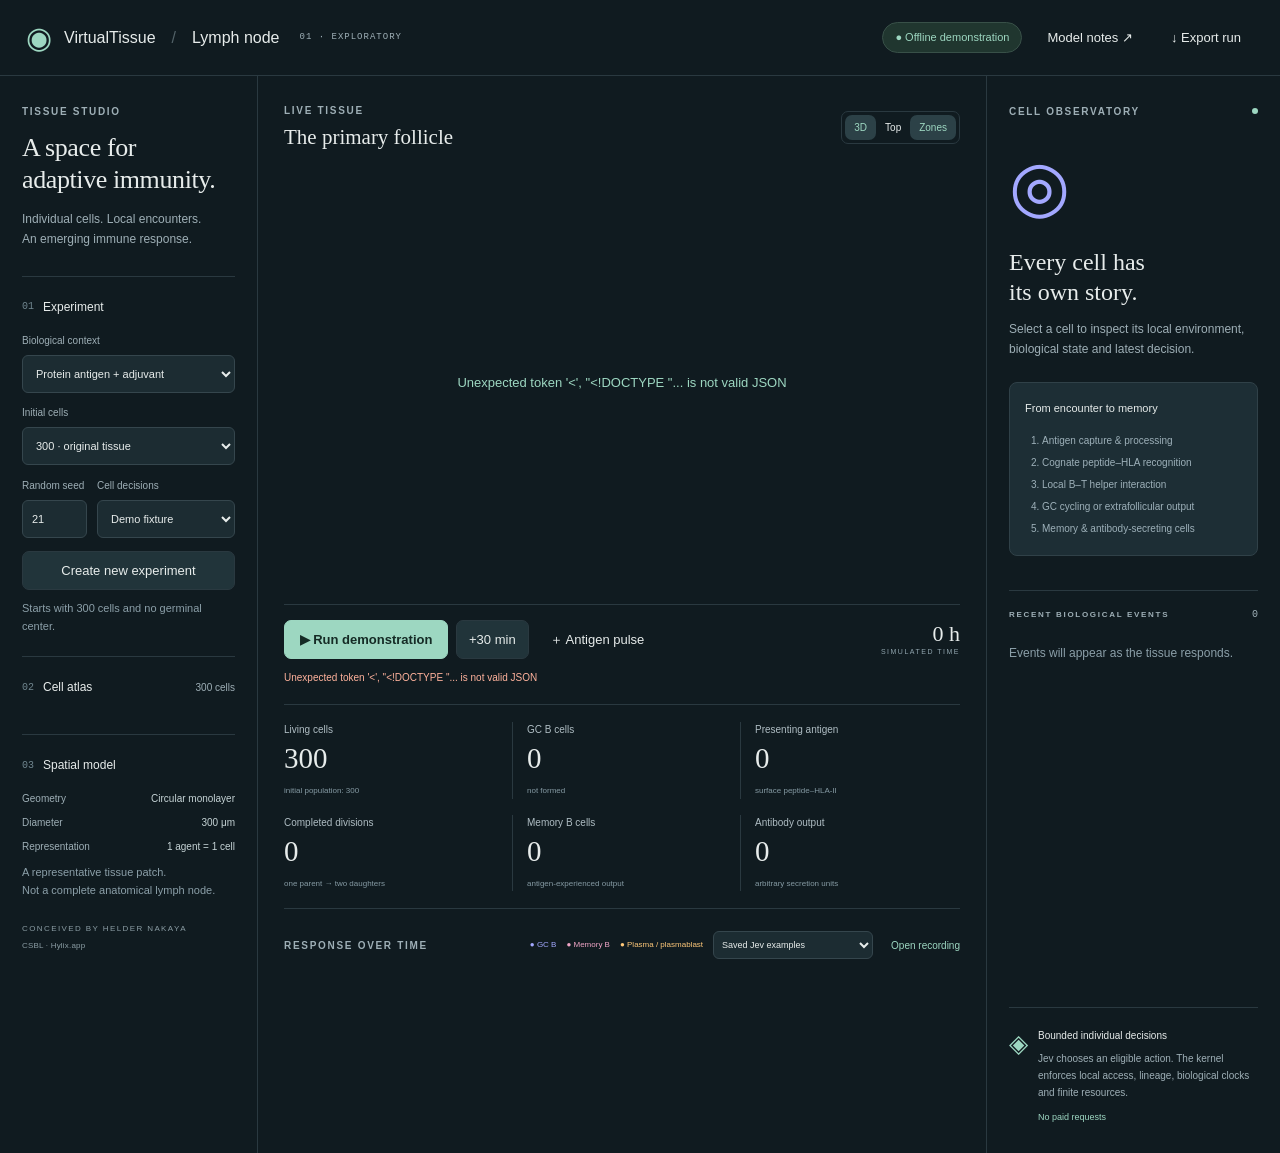
==== web/index.html @ 1f9dee19 "Release independent lymph-node simulator and static Jev replay" ====
<!doctype html><html lang="en"><head><meta charset="UTF-8"><meta name="viewport" content="width=device-width,initial-scale=1"><link rel="icon" href="/web/icon.svg"><title>Lymph Node · VirtualTissue</title><link rel="stylesheet" href="/web/style.css"><script type="importmap">{"imports":{"three":"/vendor/three.module.js","three/addons/controls/OrbitControls.js":"/vendor/OrbitControls.js"}}</script></head>
<body><header><a class="brand" href="/"><span class="brand-icon">◉</span> VirtualTissue <span class="divider">/</span> <strong>Lymph node</strong><span class="version">01 · EXPLORATORY</span></a><div class="header-right"><span id="providerBadge" class="badge">● Offline demonstration</span><button id="about" class="quiet">Model notes ↗</button><button id="export" class="quiet">↓ Export run</button></div></header>
<main><aside class="left"><div class="eyebrow">TISSUE STUDIO</div><h1>A space for<br>adaptive immunity.</h1><p class="intro">Individual cells. Local encounters.<br>An emerging immune response.</p>
<section><div class="section-title"><span>01</span> Experiment</div><label for="scenario">Biological context</label><select id="scenario"><option value="vaccine">Protein antigen + adjuvant</option><option value="baseline">Quiet baseline</option><option value="no_help">CD40–CD40L blocked</option><option value="mismatch">Peptide–HLA mismatch</option><option value="no_fdc">FDC retention blocked</option></select><label for="population" style="margin-top:12px">Initial cells</label><select id="population"><option value="100">100 · compact experiment</option><option value="300" selected>300 · original tissue</option></select><div class="two"><div><label for="seed">Random seed</label><input id="seed" type="number" min="0" max="4294967296" value="21"></div><div><label for="provider">Cell decisions</label><select id="provider"><option value="fixture">Demo fixture</option><option value="jev" disabled>Jev · live</option></select></div></div><div id="budgetWrap" hidden><label for="budget">Maximum requests for this run</label><input id="budget" type="number" min="1" value="100"><p class="small">Each cell receives its own decision. Requests carry up to 20 independent cells.</p></div><button id="reset" class="secondary full">Create new experiment</button><p id="setupHint" class="small">Starts with 300 cells and no germinal center.</p></section>
<section><div class="section-title"><span>02</span> Cell atlas <small id="cellCount">300 cells</small></div><div id="legend"></div><button id="clearFilter" class="text-button" hidden>Show all cells</button></section>
<section class="geometry"><div class="section-title"><span>03</span> Spatial model</div><div class="spec"><span>Geometry</span><b>Circular monolayer</b></div><div class="spec"><span>Diameter</span><b id="diameter">300 μm</b></div><div class="spec"><span>Representation</span><b>1 agent = 1 cell</b></div><p class="small">A representative tissue patch.<br>Not a complete anatomical lymph node.</p></section><div class="credits">CONCEIVED BY HELDER NAKAYA<br><span>CSBL · Hylix.app</span></div></aside>
<section class="workspace"><div class="scene-top"><div><span class="eyebrow">LIVE TISSUE</span><h2 id="stageTitle">The primary follicle</h2></div><div class="segmented"><button id="angle" class="active">3D</button><button id="top">Top</button><button id="zones" class="active">Zones</button></div></div><div id="viewport"><canvas id="scene" aria-label="Interactive 3D lymph node with 300 cells"></canvas><div id="zoneLabels"><span data-zone="follicle">B-CELL FOLLICLE</span><span data-zone="tzone">PARACORTEX</span><span data-zone="sinus">AFFERENT LYMPH</span><span data-zone="medulla">MEDULLARY REGION</span><span data-zone="dz" class="gc-label" hidden>DARK ZONE</span><span data-zone="lz" class="gc-label" hidden>LIGHT ZONE</span></div><div class="canvas-hint">Drag to orbit <span>·</span> Scroll to zoom <span>·</span> Select a cell</div><div class="scale"><i></i>50 μm</div><div id="loading">Assembling the tissue…</div></div>
<div class="transport"><button id="play" class="primary">▶ Run demonstration</button><button id="step" class="secondary" title="Advance 30 simulated minutes">+30 min</button><button id="pulse" class="quiet">＋ Antigen pulse</button><div class="clock"><b id="time">0 h</b><span>SIMULATED TIME</span></div></div><div id="notice" role="status">Demo fixture · no AI calls. Numerical parameters are proposed and uncalibrated.</div>
<div class="readouts"><div><span>Living cells</span><b id="metricLive">300</b><small id="initialPopulation">initial population: 300</small></div><div><span>GC B cells</span><b id="metricGC">0</b><small id="gcStatus">not formed</small></div><div><span>Presenting antigen</span><b id="metricPresent">0</b><small>surface peptide–HLA-II</small></div><div><span>Completed divisions</span><b id="metricDivisions">0</b><small>one parent → two daughters</small></div><div><span>Memory B cells</span><b id="metricMemory">0</b><small>antigen-experienced output</small></div><div><span>Antibody output</span><b id="metricAb">0</b><small>arbitrary secretion units</small></div></div>
<div class="timeline-head"><span class="eyebrow">RESPONSE OVER TIME</span><div><span class="chart-key gc">● GC B</span><span class="chart-key memory">● Memory B</span><span class="chart-key plasma">● Plasma / plasmablast</span><select id="recordings" aria-label="Saved Jev recordings"><option value="">Saved Jev examples</option></select><label class="text-button import-label">Open recording<input id="import" type="file" accept=".gz,.json" hidden></label></div></div><canvas id="chart" height="76" aria-label="Germinal-center and plasma cell counts over time"></canvas><p id="policyNote" hidden></p><div id="milestones" hidden aria-label="Recorded biological milestones"></div><div id="replay" hidden><input id="seek" type="range" min="0" value="0"><span>Offline recording · no decisions or API calls</span><button id="leaveReplay" class="text-button">Return to live tissue</button></div></section>
<aside class="right"><div class="inspector-head"><span class="eyebrow">CELL OBSERVATORY</span><span class="live-dot"></span></div><div id="inspector"><div class="cell-icon">◎</div><h2>Every cell has<br>its own story.</h2><p>Select a cell to inspect its local environment, biological state and latest decision.</p><div class="info-card"><b>From encounter to memory</b><ol><li>Antigen capture & processing</li><li>Cognate peptide–HLA recognition</li><li>Local B–T helper interaction</li><li>GC cycling or extrafollicular output</li><li>Memory & antibody-secreting cells</li></ol></div></div><div class="event-head"><span class="eyebrow">RECENT BIOLOGICAL EVENTS</span><b id="eventCount">0</b></div><div id="events"><p class="small">Events will appear as the tissue responds.</p></div><div class="jev-note"><span>◈</span><div><b>Bounded individual decisions</b><p>Jev chooses an eligible action. The kernel enforces local access, lineage, biological clocks and finite resources.</p><small id="usage">No paid requests</small></div></div></aside></main>
<dialog id="notes"><button id="closeNotes" class="close">×</button><span class="eyebrow">MODEL SCOPE · VERSION 0.2</span><h2>A mechanistic prototype,<br>with explicit boundaries.</h2><p>Based on the supplied <i>Lymph Node Simulation Biological Manual v1.0</i>. This independent project does not modify the Gut simulator.</p><p><b>Implemented:</b> a 100- or 300-cell starting monolayer, native-antigen transport and finite capture, processing and pMHC-II loading, cognate CD4 priming, linked helper contacts, timed GC founding, finite divisions, a toy affinity mutation kernel, memory / plasma differentiation, secretion, failed-selection death and macrophage clearance.</p><p><b>Proposed assumptions:</b> enriched cognate repertoires; pre-opsonized protein plus adjuvant; fixed positioning fields; all geometry, time and rate parameters. Two qualified founders and a 120-minute organization delay initiate a GC. This is not a calibrated human response.</p><p><b>Not implemented:</b> class switching, sequence-level SHM, CD8/cross-presentation, Treg/Tfr regulation, calibrated cytokine diffusion, HEV recruitment, egress, live-vaccine replication or whole-node anatomy. All B-cell outputs remain IgM.</p><p><b>Jev:</b> server-side API key, individual local observations, validated action menus, recorded probability distributions and a hard request cap. Demo recordings are fixtures, not Jev results. A service failure pauses the simulation without substituting a demo policy.</p><a href="https://github.com/hylixinsights/VirtualTissue" target="_blank" rel="noreferrer">VirtualTissue reference ↗</a></dialog>
<script type="module" src="/web/app.mjs"></script></body></html>
---- web/style.css ----
:root{--bg:#101b20;--panel:#142127;--line:#2a3940;--text:#e7eceb;--muted:#9eafb6;--accent:#9dd7c1;--violet:#a3a8ff;--amber:#ffc879}*{box-sizing:border-box}body{margin:0;color:var(--text);background:var(--bg);font:13px/1.5 -apple-system,BlinkMacSystemFont,"Segoe UI",sans-serif}button,input,select{font:inherit}button,a,input,select{outline-offset:4px}button{cursor:pointer;border:1px solid var(--line);border-radius:7px;color:var(--text);background:transparent;padding:9px 12px;transition:background .18s}button:hover{background:#2c4148}button:disabled{cursor:not-allowed;opacity:.4}a{color:var(--accent)}header{height:76px;border-bottom:1px solid var(--line);display:flex;align-items:center;justify-content:space-between;padding:0 26px;gap:20px}.brand{display:flex;align-items:center;gap:12px;font-size:16px;color:var(--text);text-decoration:none;white-space:nowrap}.brand strong{font-weight:500}.brand-icon{color:var(--accent);font-size:30px}.divider{color:#526268;padding:0 4px}.version{font:9px/1.2 ui-monospace,monospace;letter-spacing:1px;color:var(--muted);margin-left:8px}.header-right{display:flex;align-items:center;gap:12px}.badge{font-size:11px;color:var(--accent);border:1px solid #385048;background:#20362f;border-radius:30px;padding:6px 12px}.quiet{border-color:transparent}.eyebrow{font-size:10px;letter-spacing:1.7px;font-weight:600;color:var(--muted)}main{display:grid;grid-template-columns:258px minmax(420px,1fr) 294px;min-height:calc(100vh - 76px)}aside.left{border-right:1px solid var(--line);padding:28px 22px 18px}h1{font:500 26px/1.23 Georgia,serif;letter-spacing:-.4px;margin:13px 0}p{color:var(--muted)}.intro{font-size:12px;line-height:1.7;margin-bottom:26px}section .section-title,.section-title{display:flex;align-items:center;gap:9px;font-weight:500;font-size:12px;margin:0 0 17px}.section-title>span{font:10px ui-monospace,monospace;color:#70868f}.section-title small{margin-left:auto;font-size:10px;color:var(--muted)}.left section{padding:21px 0;border-top:1px solid var(--line)}label{display:block;font-size:10px;color:var(--muted);margin:0 0 7px}select,input[type=number]{width:100%;border:1px solid #35464d;background:#1c2c32;color:var(--text);border-radius:6px;padding:10px 9px;font-size:11px;height:38px}.two{display:grid;grid-template-columns:65px 1fr;gap:10px;margin:13px 0}.full{width:100%}.secondary{background:#21343a}.small{font-size:11px;color:#8b9fa8;line-height:1.6;margin:10px 0 0}.legend-row{display:flex;align-items:center;width:100%;border:0;padding:6px 0;font-size:11px}.legend-row:hover{background:transparent;color:white}.legend-row .dot{width:8px;height:8px;border-radius:50%;margin-right:10px}.legend-row b{margin-left:auto;color:var(--muted);font:11px ui-monospace,monospace}.legend-row.dim{opacity:.35}.spec{display:flex;justify-content:space-between;font-size:10px;margin:9px 0;color:var(--muted)}.spec b{font-weight:400;color:#c5d3d5}.credits{color:#8a9ca3;font-size:8px;letter-spacing:1.4px;margin-top:15px}.credits span{letter-spacing:.2px;display:block;margin-top:5px}.workspace{min-width:0;padding:24px 26px 15px;position:relative}.scene-top{display:flex;align-items:center;justify-content:space-between}.scene-top h2{font:500 21px Georgia,serif;margin:5px 0}.segmented{display:flex;border:1px solid var(--line);border-radius:7px;padding:3px}.segmented button{font-size:10px;border:0;padding:5px 9px}.segmented .active{background:#2c4147;color:var(--accent)}#viewport{position:relative;height:clamp(380px,49vh,590px);margin:8px -22px 0}#scene{width:100%;height:100%;display:block;touch-action:none}.canvas-hint{position:absolute;bottom:14px;left:26px;font-size:9px;color:#84969e}.canvas-hint span{padding:0 6px}.scale{position:absolute;right:30px;bottom:10px;color:#a8bac1;font:9px ui-monospace,monospace;text-align:center}.scale i{display:block;width:64px;border:solid #9eafb6;border-width:0 1px 1px;height:5px;margin-bottom:4px}#zoneLabels{position:absolute;inset:0;pointer-events:none}#zoneLabels span{position:absolute;transform:translate(-50%,-50%);font:8px/1.3 ui-monospace,monospace;letter-spacing:1.2px;color:#a7c1c0;white-space:nowrap;text-shadow:0 1px 8px #102025}#zoneLabels .gc-label{color:#dfc3ff}#loading{position:absolute;inset:0;display:grid;place-items:center;background:var(--bg);color:var(--accent)}#loading[hidden]{display:none}.transport{display:flex;align-items:center;gap:8px;border-top:1px solid var(--line);padding-top:15px}.primary{background:var(--accent);color:#152b25;border-color:var(--accent);font-weight:600;min-width:164px}.primary:hover{background:#b6ead7}.clock{margin-left:auto;text-align:right;white-space:nowrap}.clock b{font:22px Georgia,serif;display:block}.clock span{display:block;font-size:7px;letter-spacing:1.5px;color:#91a5ae}#notice{font-size:10px;color:var(--muted);margin:11px 0 18px;min-height:16px}#notice.error{color:#ffb29c}.readouts{display:grid;grid-template-columns:repeat(4,1fr);border-block:1px solid var(--line);padding:17px 0;gap:8px}.readouts>div{padding-left:14px;border-left:1px solid var(--line)}.readouts>div:first-child{padding-left:0;border:0}.readouts span{display:block;color:#afbdc3;font-size:10px}.readouts b{display:block;font:29px/1.45 Georgia,serif}.readouts small{font-size:8px;color:#859aa3}.timeline-head{display:flex;align-items:center;justify-content:space-between;margin-top:22px}.timeline-head>div{display:flex;align-items:center;gap:10px}.chart-key{font-size:8px}.gc{color:#a3a8ff}.plasma{color:#ffc879}.text-button{padding:0;border:0;font-size:10px;color:var(--accent);background:none;cursor:pointer}.import-label{margin:0 0 0 8px}.right{padding:28px 22px;border-left:1px solid var(--line);display:flex;flex-direction:column;min-width:0}.inspector-head{display:flex;justify-content:space-between}.live-dot{height:6px;width:6px;background:var(--accent);border-radius:50%;margin-top:4px}.cell-icon{font:70px Georgia,serif;color:#a3a8ff;line-height:1.5;margin-top:15px}.right h2{font:500 24px/1.25 Georgia,serif;margin:8px 0 12px}.right p{font-size:12px;line-height:1.7}.info-card{padding:15px;background:#1d2e35;border:1px solid #304148;border-radius:8px;margin:22px 0}.info-card b{font-size:11px;font-weight:500}.info-card ol{margin:13px 0 0;padding-left:17px;font-size:10px;color:#9db0b9;line-height:2.2}.event-head{display:flex;justify-content:space-between;border-top:1px solid var(--line);padding-top:18px;margin-top:12px}.event-head .eyebrow{font-size:8px}.event-head b{font:10px ui-monospace,monospace;color:var(--muted)}#events{max-height:180px;overflow:auto;margin:12px 0 22px}.event{font-size:10px;margin:0 0 13px;padding-left:10px;border-left:2px solid #45695d}.event span{display:block;color:#819ba5;font-size:8px;margin-top:3px}.jev-note{display:flex;gap:10px;border-top:1px solid var(--line);padding-top:17px;margin-top:auto}.jev-note>span{color:var(--accent);font-size:25px}.jev-note b{font-size:10px;font-weight:500}.jev-note p{font-size:10px;line-height:1.7;margin:5px 0}.jev-note small{font-size:9px;color:var(--accent)}.cell-name{display:flex;gap:10px;align-items:center;margin-top:25px}.cell-swatch{height:35px;width:35px;border-radius:50%;box-shadow:inset -5px -5px 8px #0005,inset 4px 4px 7px #fff3}.cell-name h2{font-size:22px;margin:0}.cell-name small{font:9px ui-monospace,monospace;color:var(--muted)}.state-pill{display:inline-block;margin:16px 0 8px;background:#243c3a;color:var(--accent);padding:4px 9px;font-size:10px;border-radius:4px}.inspection-table{margin:10px 0 18px}.inspection-table div{display:flex;justify-content:space-between;padding:6px 0;border-bottom:1px solid #24343b;font-size:10px;color:var(--muted)}.inspection-table b{font-weight:400;color:var(--text);max-width:145px;overflow-wrap:anywhere;text-align:right}.decision-box{background:#1d2e35;padding:12px;border:1px solid var(--line);border-radius:7px;font-size:11px;margin:12px 0 20px}.decision-box strong{display:block;color:var(--accent);margin:4px 0 8px}.decision-box small{font-size:9px;color:var(--muted)}.prob{display:flex;justify-content:space-between;font-size:9px;margin:5px 0;color:var(--muted)}#chart{width:100%;display:block;margin-top:8px}#replay{font-size:10px;color:var(--amber)}#replay input{width:100%}#replay button{float:right}dialog{background:#192b32;color:var(--text);border:1px solid #43575d;border-radius:14px;max-width:630px;padding:34px;box-shadow:0 30px 120px #0008}dialog::backdrop{background:#050b10bb;backdrop-filter:blur(4px)}dialog h2{font:30px/1.2 Georgia,serif}dialog p{font-size:12px;line-height:1.8}dialog a{font-size:12px}.close{float:right;border:0;font-size:23px;padding:0 8px}.geometry{padding-bottom:8px!important}@media(min-width:1600px){main{grid-template-columns:280px minmax(420px,1fr) 320px}.workspace{padding-inline:38px}aside.left{padding-inline:27px}.right{padding-inline:28px}#viewport{height:57vh}}@media(max-width:1180px){main{grid-template-columns:220px minmax(420px,1fr)}.right{grid-column:1/-1;border-top:1px solid var(--line);display:grid;grid-template-columns:1fr 1fr;gap:10px 30px}.right .inspector-head{grid-column:1/-1}#inspector{grid-row:2/5}.jev-note{grid-column:2}.event-head{margin:0}.version{display:none}.left{padding-inline:16px!important}.workspace{padding-inline:19px}.transport{gap:4px}.transport button{font-size:10px;padding:9px}}@media(max-width:740px){header{height:auto;min-height:68px;padding:12px 15px;flex-wrap:wrap;gap:8px}.brand{font-size:14px}.header-right{gap:5px}.header-right button{font-size:10px;padding:6px}.badge{font-size:9px}main{display:flex;flex-direction:column}.left{order:2;border-top:1px solid var(--line);display:grid;grid-template-columns:1fr 1fr;gap:0 20px}.left>h1,.left>.intro,.left>.eyebrow{display:none}.left .credits{grid-column:1/-1}.workspace{order:1;padding:20px 17px}.right{order:3;display:block}.right #events{max-height:180px}.readouts small{font-size:7px}.readouts span{font-size:9px}.readouts b{font-size:25px}.readouts>div{padding-left:8px}.transport .quiet{font-size:9px}.transport .primary{min-width:140px}.timeline-head{flex-wrap:wrap;gap:6px}.scene-top h2{font-size:19px}#viewport{height:390px}.right{padding:24px}.left .geometry{grid-column:1/-1}.canvas-hint{font-size:8px;left:22px}.clock b{font-size:18px}}

@media(max-width:740px){#viewport{margin-inline:-16px}.left{display:block!important}.transport{flex-wrap:wrap}.transport .clock{margin-left:auto}.left .legend-row{font-size:12px}}

#recordings{width:160px;height:28px;padding:4px;font-size:9px}.timeline-head>div{flex-wrap:wrap;justify-content:flex-end}@media(max-width:740px){.timeline-head>div{justify-content:flex-start}}

#milestones{display:flex;flex-wrap:wrap;gap:6px;margin:8px 0}#milestones[hidden]{display:none}#milestones button{padding:6px 9px;border:1px solid #365052;border-radius:5px}

.readouts{grid-template-columns:repeat(3,1fr);row-gap:16px}.readouts>div:nth-child(4){padding-left:0;border:0}.memory{color:#f1a6c7}#policyNote{font-size:10px;line-height:1.6;color:#afbdc3;border-left:2px solid #c6a66f;padding:8px 12px;background:#253236;border-radius:3px}
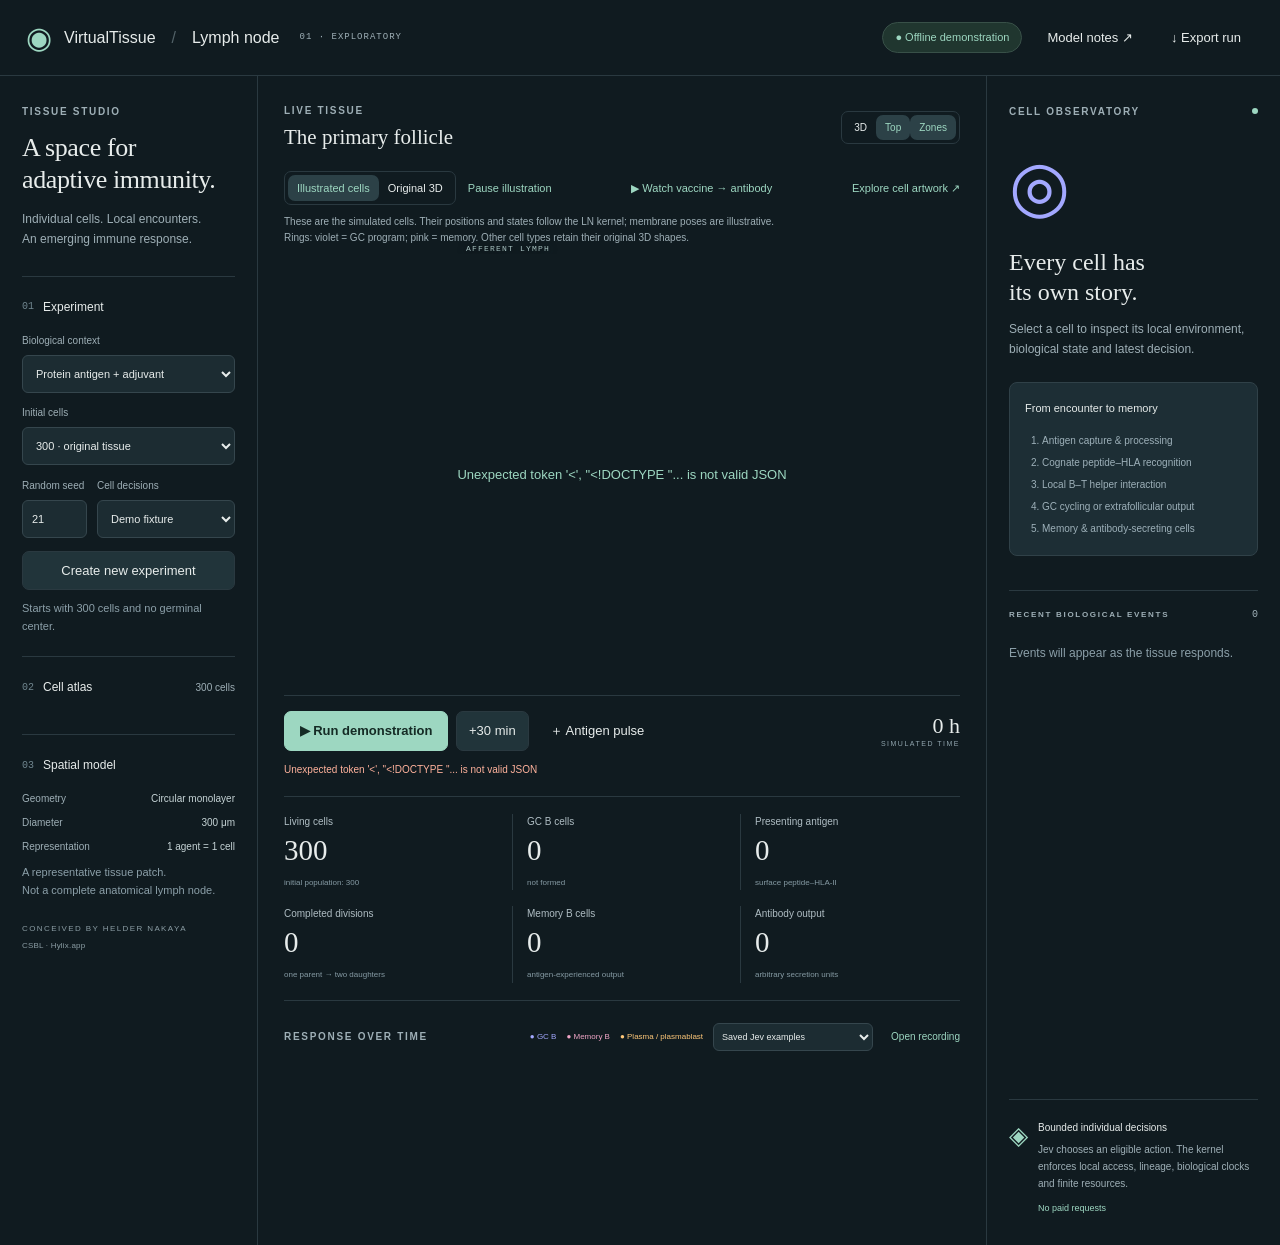
==== commit ff8fde3f: "Finalize lymph-node Jev recording and replay viewer" ====
--- a/web/index.html
+++ b/web/index.html
@@ -1,13 +1,13 @@
 <!doctype html><html lang="en"><head><meta charset="UTF-8"><meta name="viewport" content="width=device-width,initial-scale=1"><link rel="icon" href="/web/icon.svg"><title>Lymph Node · VirtualTissue</title><link rel="stylesheet" href="/web/style.css"><script type="importmap">{"imports":{"three":"/vendor/three.module.js","three/addons/controls/OrbitControls.js":"/vendor/OrbitControls.js"}}</script></head>
 <body><header><a class="brand" href="/"><span class="brand-icon">◉</span> VirtualTissue <span class="divider">/</span> <strong>Lymph node</strong><span class="version">01 · EXPLORATORY</span></a><div class="header-right"><span id="providerBadge" class="badge">● Offline demonstration</span><button id="about" class="quiet">Model notes ↗</button><button id="export" class="quiet">↓ Export run</button></div></header>
 <main><aside class="left"><div class="eyebrow">TISSUE STUDIO</div><h1>A space for<br>adaptive immunity.</h1><p class="intro">Individual cells. Local encounters.<br>An emerging immune response.</p>
-<section><div class="section-title"><span>01</span> Experiment</div><label for="scenario">Biological context</label><select id="scenario"><option value="vaccine">Protein antigen + adjuvant</option><option value="baseline">Quiet baseline</option><option value="no_help">CD40–CD40L blocked</option><option value="mismatch">Peptide–HLA mismatch</option><option value="no_fdc">FDC retention blocked</option></select><label for="population" style="margin-top:12px">Initial cells</label><select id="population"><option value="100">100 · compact experiment</option><option value="300" selected>300 · original tissue</option></select><div class="two"><div><label for="seed">Random seed</label><input id="seed" type="number" min="0" max="4294967296" value="21"></div><div><label for="provider">Cell decisions</label><select id="provider"><option value="fixture">Demo fixture</option><option value="jev" disabled>Jev · live</option></select></div></div><div id="budgetWrap" hidden><label for="budget">Maximum requests for this run</label><input id="budget" type="number" min="1" value="100"><p class="small">Each cell receives its own decision. Requests carry up to 20 independent cells.</p></div><button id="reset" class="secondary full">Create new experiment</button><p id="setupHint" class="small">Starts with 300 cells and no germinal center.</p></section>
+<section><div class="section-title"><span>01</span> Experiment</div><label for="scenario">Biological context</label><select id="scenario"><option value="vaccine">Protein antigen + adjuvant</option><option value="baseline">Quiet baseline</option><option value="no_help">CD40–CD40L blocked</option><option value="mismatch">Peptide–HLA mismatch</option><option value="no_fdc">FDC retention blocked</option></select><label for="population" style="margin-top:12px">Initial cells</label><select id="population"><option value="100">100 · compact experiment</option><option value="300" selected>300 · original tissue</option></select><div class="two"><div><label for="seed">Random seed</label><input id="seed" type="number" min="0" max="4294967296" value="21"></div><div><label for="provider">Cell decisions</label><select id="provider"><option value="fixture">Demo fixture</option><option value="jev" disabled>Jev · live</option></select></div></div><p id="jevStatus" class="small" role="status"></p><div id="budgetWrap" hidden><label for="budget">Maximum requests for this run</label><input id="budget" type="number" min="1" value="100"><p class="small">Each cell receives its own decision. Requests carry up to 20 independent cells.</p></div><button id="reset" class="secondary full">Create new experiment</button><p id="setupHint" class="small">Starts with 300 cells and no germinal center.</p></section>
 <section><div class="section-title"><span>02</span> Cell atlas <small id="cellCount">300 cells</small></div><div id="legend"></div><button id="clearFilter" class="text-button" hidden>Show all cells</button></section>
 <section class="geometry"><div class="section-title"><span>03</span> Spatial model</div><div class="spec"><span>Geometry</span><b>Circular monolayer</b></div><div class="spec"><span>Diameter</span><b id="diameter">300 μm</b></div><div class="spec"><span>Representation</span><b>1 agent = 1 cell</b></div><p class="small">A representative tissue patch.<br>Not a complete anatomical lymph node.</p></section><div class="credits">CONCEIVED BY HELDER NAKAYA<br><span>CSBL · Hylix.app</span></div></aside>
-<section class="workspace"><div class="scene-top"><div><span class="eyebrow">LIVE TISSUE</span><h2 id="stageTitle">The primary follicle</h2></div><div class="segmented"><button id="angle" class="active">3D</button><button id="top">Top</button><button id="zones" class="active">Zones</button></div></div><div id="viewport"><canvas id="scene" aria-label="Interactive 3D lymph node with 300 cells"></canvas><div id="zoneLabels"><span data-zone="follicle">B-CELL FOLLICLE</span><span data-zone="tzone">PARACORTEX</span><span data-zone="sinus">AFFERENT LYMPH</span><span data-zone="medulla">MEDULLARY REGION</span><span data-zone="dz" class="gc-label" hidden>DARK ZONE</span><span data-zone="lz" class="gc-label" hidden>LIGHT ZONE</span></div><div class="canvas-hint">Drag to orbit <span>·</span> Scroll to zoom <span>·</span> Select a cell</div><div class="scale"><i></i>50 μm</div><div id="loading">Assembling the tissue…</div></div>
+<section class="workspace"><div class="scene-top"><div><span class="eyebrow">LIVE TISSUE</span><h2 id="stageTitle">The primary follicle</h2></div><div class="segmented"><button id="angle" class="active">3D</button><button id="top">Top</button><button id="zones" class="active">Zones</button></div></div><div class="art-toolbar"><div class="segmented" aria-label="Cell appearance"><button id="illustrated" disabled aria-pressed="false">Illustrated cells</button><button id="original3d" class="active" aria-pressed="true">Original 3D</button></div><button id="artMotion" class="text-button" disabled aria-pressed="true">Pause illustration</button><a class="text-button story-link" href="/web/vaccine-demo.html">▶ Watch vaccine → antibody</a><a class="text-button" href="/web/cell-gallery.html">Explore cell artwork ↗</a></div><p id="artStatus" role="status" class="small">Loading cell artwork…</p><p id="artNote" class="art-note" hidden>These are the simulated cells. Their positions and states follow the LN kernel; membrane poses are illustrative.<br>Rings: violet = GC program; pink = memory. Other cell types retain their original 3D shapes.</p><div id="viewport"><canvas id="scene" aria-label="Interactive 3D lymph node with 300 cells"></canvas><div id="cellAction" class="selected-cell-note" hidden aria-live="polite"></div><div id="zoneLabels"><span data-zone="follicle">B-CELL FOLLICLE</span><span data-zone="tzone">PARACORTEX</span><span data-zone="sinus">AFFERENT LYMPH</span><span data-zone="medulla">MEDULLARY REGION</span><span data-zone="dz" class="gc-label" hidden>DARK ZONE</span><span data-zone="lz" class="gc-label" hidden>LIGHT ZONE</span></div><div class="canvas-hint">Drag to orbit <span>·</span> Scroll to zoom <span>·</span> Select a cell</div><div class="scale"><i></i>50 μm</div><div id="loading">Assembling the tissue…</div></div>
 <div class="transport"><button id="play" class="primary">▶ Run demonstration</button><button id="step" class="secondary" title="Advance 30 simulated minutes">+30 min</button><button id="pulse" class="quiet">＋ Antigen pulse</button><div class="clock"><b id="time">0 h</b><span>SIMULATED TIME</span></div></div><div id="notice" role="status">Demo fixture · no AI calls. Numerical parameters are proposed and uncalibrated.</div>
 <div class="readouts"><div><span>Living cells</span><b id="metricLive">300</b><small id="initialPopulation">initial population: 300</small></div><div><span>GC B cells</span><b id="metricGC">0</b><small id="gcStatus">not formed</small></div><div><span>Presenting antigen</span><b id="metricPresent">0</b><small>surface peptide–HLA-II</small></div><div><span>Completed divisions</span><b id="metricDivisions">0</b><small>one parent → two daughters</small></div><div><span>Memory B cells</span><b id="metricMemory">0</b><small>antigen-experienced output</small></div><div><span>Antibody output</span><b id="metricAb">0</b><small>arbitrary secretion units</small></div></div>
 <div class="timeline-head"><span class="eyebrow">RESPONSE OVER TIME</span><div><span class="chart-key gc">● GC B</span><span class="chart-key memory">● Memory B</span><span class="chart-key plasma">● Plasma / plasmablast</span><select id="recordings" aria-label="Saved Jev recordings"><option value="">Saved Jev examples</option></select><label class="text-button import-label">Open recording<input id="import" type="file" accept=".gz,.json" hidden></label></div></div><canvas id="chart" height="76" aria-label="Germinal-center and plasma cell counts over time"></canvas><p id="policyNote" hidden></p><div id="milestones" hidden aria-label="Recorded biological milestones"></div><div id="replay" hidden><input id="seek" type="range" min="0" value="0"><span>Offline recording · no decisions or API calls</span><button id="leaveReplay" class="text-button">Return to live tissue</button></div></section>
 <aside class="right"><div class="inspector-head"><span class="eyebrow">CELL OBSERVATORY</span><span class="live-dot"></span></div><div id="inspector"><div class="cell-icon">◎</div><h2>Every cell has<br>its own story.</h2><p>Select a cell to inspect its local environment, biological state and latest decision.</p><div class="info-card"><b>From encounter to memory</b><ol><li>Antigen capture & processing</li><li>Cognate peptide–HLA recognition</li><li>Local B–T helper interaction</li><li>GC cycling or extrafollicular output</li><li>Memory & antibody-secreting cells</li></ol></div></div><div class="event-head"><span class="eyebrow">RECENT BIOLOGICAL EVENTS</span><b id="eventCount">0</b></div><div id="events"><p class="small">Events will appear as the tissue responds.</p></div><div class="jev-note"><span>◈</span><div><b>Bounded individual decisions</b><p>Jev chooses an eligible action. The kernel enforces local access, lineage, biological clocks and finite resources.</p><small id="usage">No paid requests</small></div></div></aside></main>
-<dialog id="notes"><button id="closeNotes" class="close">×</button><span class="eyebrow">MODEL SCOPE · VERSION 0.2</span><h2>A mechanistic prototype,<br>with explicit boundaries.</h2><p>Based on the supplied <i>Lymph Node Simulation Biological Manual v1.0</i>. This independent project does not modify the Gut simulator.</p><p><b>Implemented:</b> a 100- or 300-cell starting monolayer, native-antigen transport and finite capture, processing and pMHC-II loading, cognate CD4 priming, linked helper contacts, timed GC founding, finite divisions, a toy affinity mutation kernel, memory / plasma differentiation, secretion, failed-selection death and macrophage clearance.</p><p><b>Proposed assumptions:</b> enriched cognate repertoires; pre-opsonized protein plus adjuvant; fixed positioning fields; all geometry, time and rate parameters. Two qualified founders and a 120-minute organization delay initiate a GC. This is not a calibrated human response.</p><p><b>Not implemented:</b> class switching, sequence-level SHM, CD8/cross-presentation, Treg/Tfr regulation, calibrated cytokine diffusion, HEV recruitment, egress, live-vaccine replication or whole-node anatomy. All B-cell outputs remain IgM.</p><p><b>Jev:</b> server-side API key, individual local observations, validated action menus, recorded probability distributions and a hard request cap. Demo recordings are fixtures, not Jev results. A service failure pauses the simulation without substituting a demo policy.</p><a href="https://github.com/hylixinsights/VirtualTissue" target="_blank" rel="noreferrer">VirtualTissue reference ↗</a></dialog>
+<dialog id="notes"><button id="closeNotes" class="close">×</button><span class="eyebrow">MODEL SCOPE · VERSION 0.2</span><h2>A mechanistic prototype,<br>with explicit boundaries.</h2><p>Based on the supplied <i>Lymph Node Simulation Biological Manual v1.0</i>. This independent project does not modify the Gut simulator.</p><p><b>Implemented:</b> a 100- or 300-cell starting monolayer, native-antigen transport and finite capture, processing and pMHC-II loading, cognate CD4 priming, linked helper contacts, timed GC founding, finite divisions, a toy affinity mutation kernel, memory / plasma differentiation, secretion, failed-selection death and macrophage clearance.</p><p><b>Cell illustrations:</b> supplied eight-pose artwork is used for B cells, CD4 T cells and cDC2. Color assignments and pose transitions are illustrative, not measured morphology or motion. Neutrophils are previewed separately and are not simulated. Existing recordings retain their original positions and events; per-frame antigen positions are unavailable in legacy replay.</p><p><b>Proposed assumptions:</b> enriched cognate repertoires; pre-opsonized protein plus adjuvant; fixed positioning fields; all geometry, time and rate parameters. Two qualified founders and a 120-minute organization delay initiate a GC. This is not a calibrated human response.</p><p><b>Not implemented:</b> class switching, sequence-level SHM, CD8/cross-presentation, Treg/Tfr regulation, calibrated cytokine diffusion, HEV recruitment, egress, live-vaccine replication or whole-node anatomy. All B-cell outputs remain IgM.</p><p><b>Jev:</b> server-side API key, individual local observations, validated action menus, recorded probability distributions and a hard request cap. Demo recordings are fixtures, not Jev results. A service failure pauses the simulation without substituting a demo policy.</p><a href="https://github.com/hylixinsights/VirtualTissue" target="_blank" rel="noreferrer">VirtualTissue reference ↗</a></dialog>
 <script type="module" src="/web/app.mjs"></script></body></html>
--- a/web/style.css
+++ b/web/style.css
@@ -7,3 +7,7 @@
 #milestones{display:flex;flex-wrap:wrap;gap:6px;margin:8px 0}#milestones[hidden]{display:none}#milestones button{padding:6px 9px;border:1px solid #365052;border-radius:5px}
 
 .readouts{grid-template-columns:repeat(3,1fr);row-gap:16px}.readouts>div:nth-child(4){padding-left:0;border:0}.memory{color:#f1a6c7}#policyNote{font-size:10px;line-height:1.6;color:#afbdc3;border-left:2px solid #c6a66f;padding:8px 12px;background:#253236;border-radius:3px}
+
+.art-toolbar{display:flex;align-items:center;gap:12px;flex-wrap:wrap;margin-top:16px}.art-toolbar>a{margin-left:auto;text-decoration:none}.art-note{font-size:10px;line-height:1.6;color:#9eafb6;margin:9px 0 0}.art-note[hidden]{display:none}#artStatus:empty{display:none}.atlas-thumb{display:inline-block;flex:none;width:28px;height:28px;margin-right:9px;background-size:400% 200%;background-position:0 0;background-repeat:no-repeat}.cell-name .atlas-thumb{width:46px;height:46px;margin:0}.cell-name .dot{width:35px;height:35px;flex:none;border-radius:50%}.legend-row:has(.atlas-thumb){padding-block:2px}.art-toolbar .text-button{font-size:11px;padding:5px 0}.art-toolbar .segmented button{font-size:11px}.workspace{overflow:hidden}@media(max-width:740px){.art-toolbar{gap:8px 16px}.art-toolbar>a{margin-left:0}.scene-top{gap:8px}.art-note{font-size:10px}.art-toolbar button{min-height:32px}}
+.selected-cell-note{position:absolute;z-index:2;pointer-events:none;width:220px;max-width:calc(100% - 16px);padding:10px 12px;background:#14272bef;border:1px solid #53786b;border-radius:7px;box-shadow:0 5px 20px #0004;font-size:10px;line-height:1.5}.selected-cell-note[hidden]{display:none}.selected-cell-note strong,.selected-cell-note b,.selected-cell-note span,.selected-cell-note small{display:block}.selected-cell-note strong{color:var(--accent);font-weight:500}.selected-cell-note b{font-weight:500;margin:3px 0}.selected-cell-note span,.selected-cell-note small{color:var(--muted)}#jevStatus{border-left:2px solid #527c6b;padding-left:9px;margin:12px 0}
+#decisionPreview{margin:18px 0;padding:18px;border:1px solid #3d6158;background:#182b2d;border-radius:10px}#decisionPreview[hidden]{display:none}.preview-heading{display:flex;justify-content:space-between;gap:12px;align-items:center}.preview-heading h3{margin:7px 0 0;font-size:19px;font-weight:500}#decisionPreview p{font-size:12px;color:var(--muted)}#decisionPreview>small{display:block;color:var(--muted);font-size:10px;line-height:1.6;margin-top:14px}.preview-cells{display:grid;grid-template-columns:repeat(2,minmax(0,1fr));gap:6px}.preview-cells button{display:flex;align-items:center;text-align:left;gap:6px;background:#1e3335;border:1px solid #36504c;border-radius:6px;padding:7px 9px;min-width:0;font-size:10px}.preview-cells button[aria-pressed=true]{border-color:#a1d5b9;background:#2a4943}.preview-cells button>span:not(.atlas-thumb){flex:1;min-width:0}.preview-cells small{display:block;color:var(--muted);font-size:9px;margin-top:3px}.preview-cells b{font-size:9px;font-weight:500;color:#bfe0c9}.preview-cells .atlas-thumb{margin:0}.preview-heading button[aria-pressed=true]{background:#36594f;color:#e8f4ee}@media(max-width:740px){#decisionPreview{padding:12px}.preview-heading{flex-wrap:wrap}.preview-cells{grid-template-columns:1fr}}
